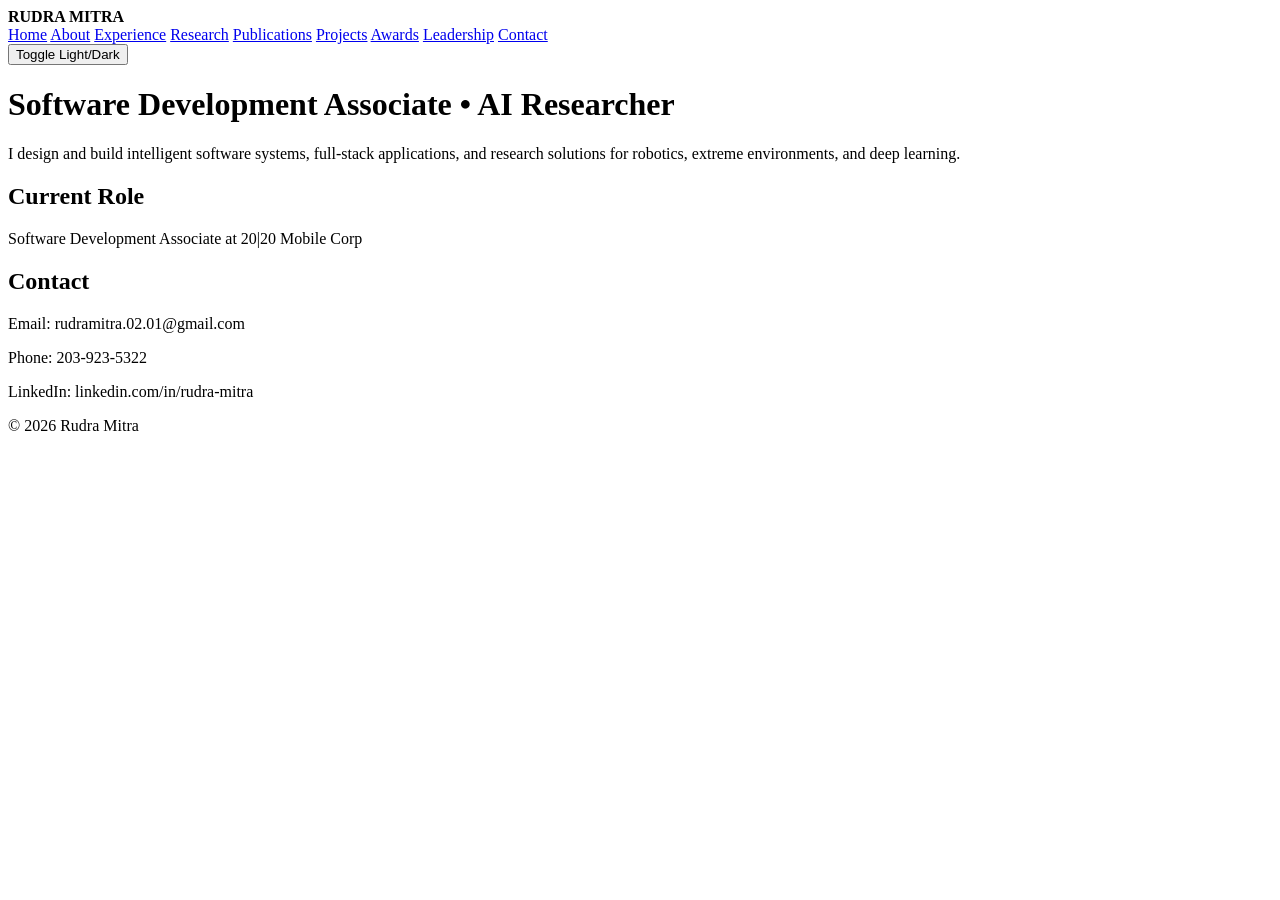
==== index.html @ 36880589 "Initial portfolio upload" ====
<!DOCTYPE html>
<html>
<head>
  <title>Rudra Mitra | Portfolio</title>
  <link rel="stylesheet" href="styles.css">
  <script src="script.js"></script>
</head>

<body>
  <!-- NAV -->
  <nav>
    <div><strong>RUDRA MITRA</strong></div>
    <div>
      <a href="index.html">Home</a>
      <a href="about.html">About</a>
      <a href="experience.html">Experience</a>
      <a href="research.html">Research</a>
      <a href="publications.html">Publications</a>
      <a href="projects.html">Projects</a>
      <a href="awards.html">Awards</a>
      <a href="leadership.html">Leadership</a>
      <a href="contact.html">Contact</a>
    </div>
  </nav>

  <button class="toggle-btn" onclick="toggleMode()">Toggle Light/Dark</button>

  <div class="container">
    <h1>Software Development Associate • AI Researcher</h1>
    <p>I design and build intelligent software systems, full‑stack applications, and research solutions for robotics, extreme environments, and deep learning.</p>

    <div class="card">
      <h2>Current Role</h2>
      <p>Software Development Associate at 20|20 Mobile Corp</p>
    </div>

    <div class="card">
      <h2>Contact</h2>
      <p>Email: rudramitra.02.01@gmail.com</p>
      <p>Phone: 203‑923‑5322</p>
      <p>LinkedIn: linkedin.com/in/rudra-mitra</p>
    </div>
  </div>

  <footer>© 2026 Rudra Mitra</footer>
</body>
</html>
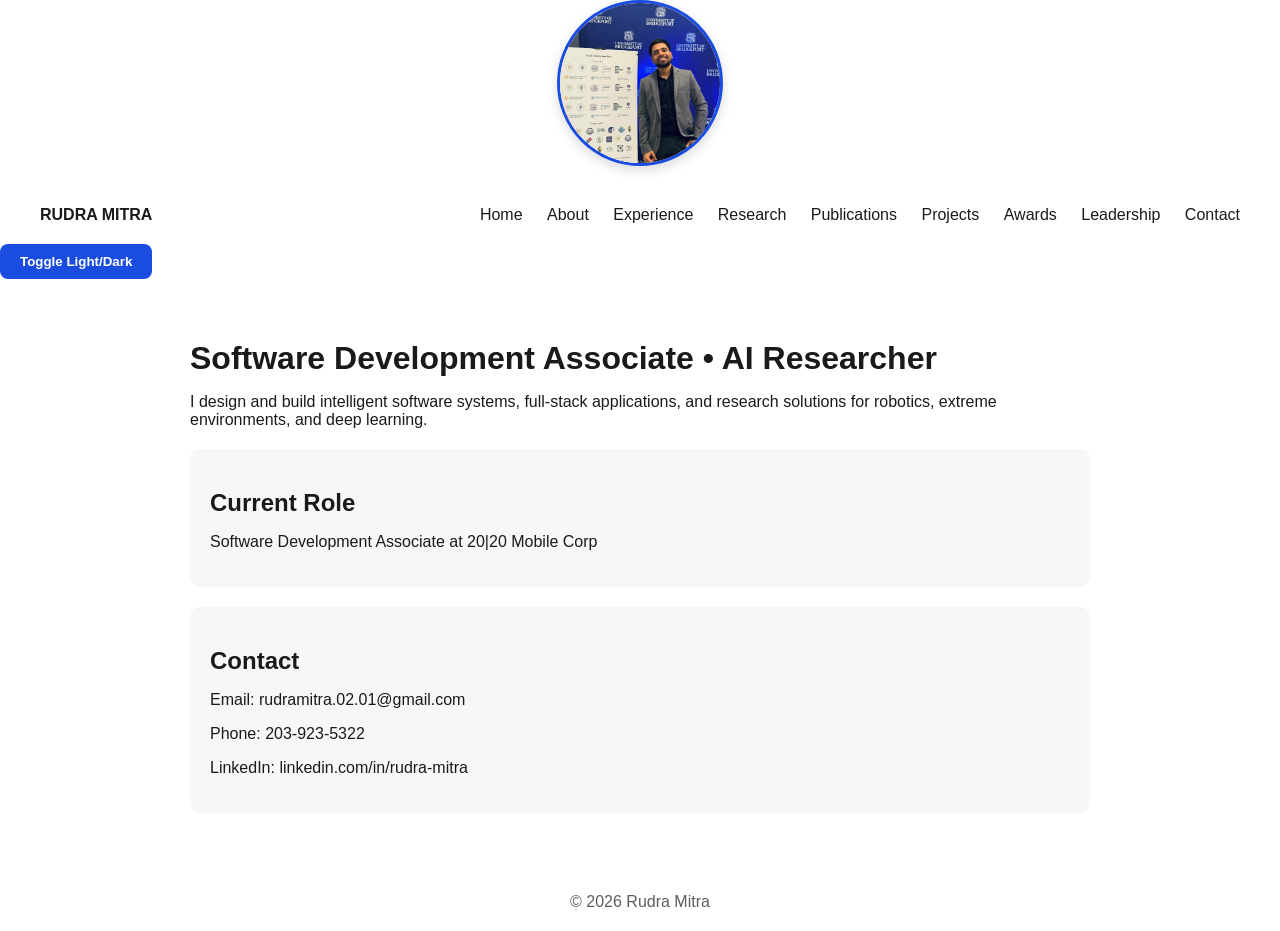
==== commit dffef7cd: "Added profile photo + improved mobile layout" ====
--- a/index.html
+++ b/index.html
@@ -1,6 +1,10 @@
 <!DOCTYPE html>
 <html>
 <head>
+    <div class="profile-photo">
+    <img src="profile.jpg" alt="Rudra Mitra">
+    </div>
+
   <title>Rudra Mitra | Portfolio</title>
   <link rel="stylesheet" href="styles.css">
   <script src="script.js"></script>
--- a/styles.css
+++ b/styles.css
@@ -0,0 +1,157 @@
+/* ---------- GLOBAL ---------- */
+:root {
+  --bg-light: #ffffff;
+  --text-light: #1a1a1a;
+  --bg-dark: #0d0d0d;
+  --text-dark: #f5f5f5;
+  --accent: #1a4ce0;
+  --card-light: #f7f7f7;
+  --card-dark: #1a1a1a;
+}
+
+body {
+  margin: 0;
+  font-family: 'Inter', sans-serif;
+  background: var(--bg-light);
+  color: var(--text-light);
+  transition: background 0.3s, color 0.3s;
+}
+
+.dark-mode {
+  background: var(--bg-dark);
+  color: var(--text-dark);
+}
+
+/* ---------- NAVBAR ---------- */
+nav {
+  display: flex;
+  justify-content: space-between;
+  padding: 20px 40px;
+  background: transparent;
+}
+
+nav a {
+  margin-left: 20px;
+  text-decoration: none;
+  color: inherit;
+  font-weight: 500;
+}
+
+nav a:hover {
+  color: var(--accent);
+}
+
+/* ---------- CONTAINER ---------- */
+.container {
+  max-width: 900px;
+  margin: auto;
+  padding: 40px 20px;
+}
+
+/* ---------- HEADERS ---------- */
+h1, h2 {
+  font-weight: 700;
+  margin-bottom: 10px;
+}
+
+h3 {
+  font-weight: 600;
+  margin-top: 30px;
+}
+
+/* ---------- CARDS ---------- */
+.card {
+  background: var(--card-light);
+  padding: 20px;
+  border-radius: 10px;
+  margin: 20px 0;
+  transition: background 0.3s;
+}
+
+.dark-mode .card {
+  background: var(--card-dark);
+}
+
+/* ---------- FOOTER ---------- */
+footer {
+  text-align: center;
+  padding: 20px;
+  opacity: 0.7;
+}
+
+/* ---------- TOGGLE BUTTON ---------- */
+.toggle-btn {
+  cursor: pointer;
+  padding: 10px 20px;
+  border-radius: 8px;
+  background: var(--accent);
+  color: white;
+  border: none;
+  font-weight: 600;
+}
+.profile-photo {
+    display: flex;
+    justify-content: center;
+    margin-bottom: 20px;
+}
+
+.profile-photo img {
+    width: 160px;
+    height: 160px;
+    object-fit: cover;
+    border-radius: 50%;
+    border: 3px solid var(--accent);
+    box-shadow: 0 4px 12px rgba(0,0,0,0.15);
+}
+
+/* Mobile Layout Improvements */
+@media (max-width: 768px) {
+
+    body {
+        padding: 15px;
+    }
+
+    header {
+        flex-direction: column;
+        text-align: center;
+        gap: 10px;
+    }
+
+    nav ul {
+        flex-wrap: wrap;
+        justify-content: center;
+        gap: 10px;
+    }
+
+    nav ul li a {
+        font-size: 0.9rem;
+        padding: 6px 10px;
+    }
+
+    .container {
+        padding: 15px;
+    }
+
+    h1 {
+        font-size: 1.8rem;
+    }
+
+    h2 {
+        font-size: 1.4rem;
+    }
+
+    p {
+        font-size: 1rem;
+        line-height: 1.5;
+    }
+
+    .card {
+        padding: 15px;
+        margin-bottom: 20px;
+    }
+
+    .profile-photo img {
+        width: 130px;
+        height: 130px;
+    }
+}
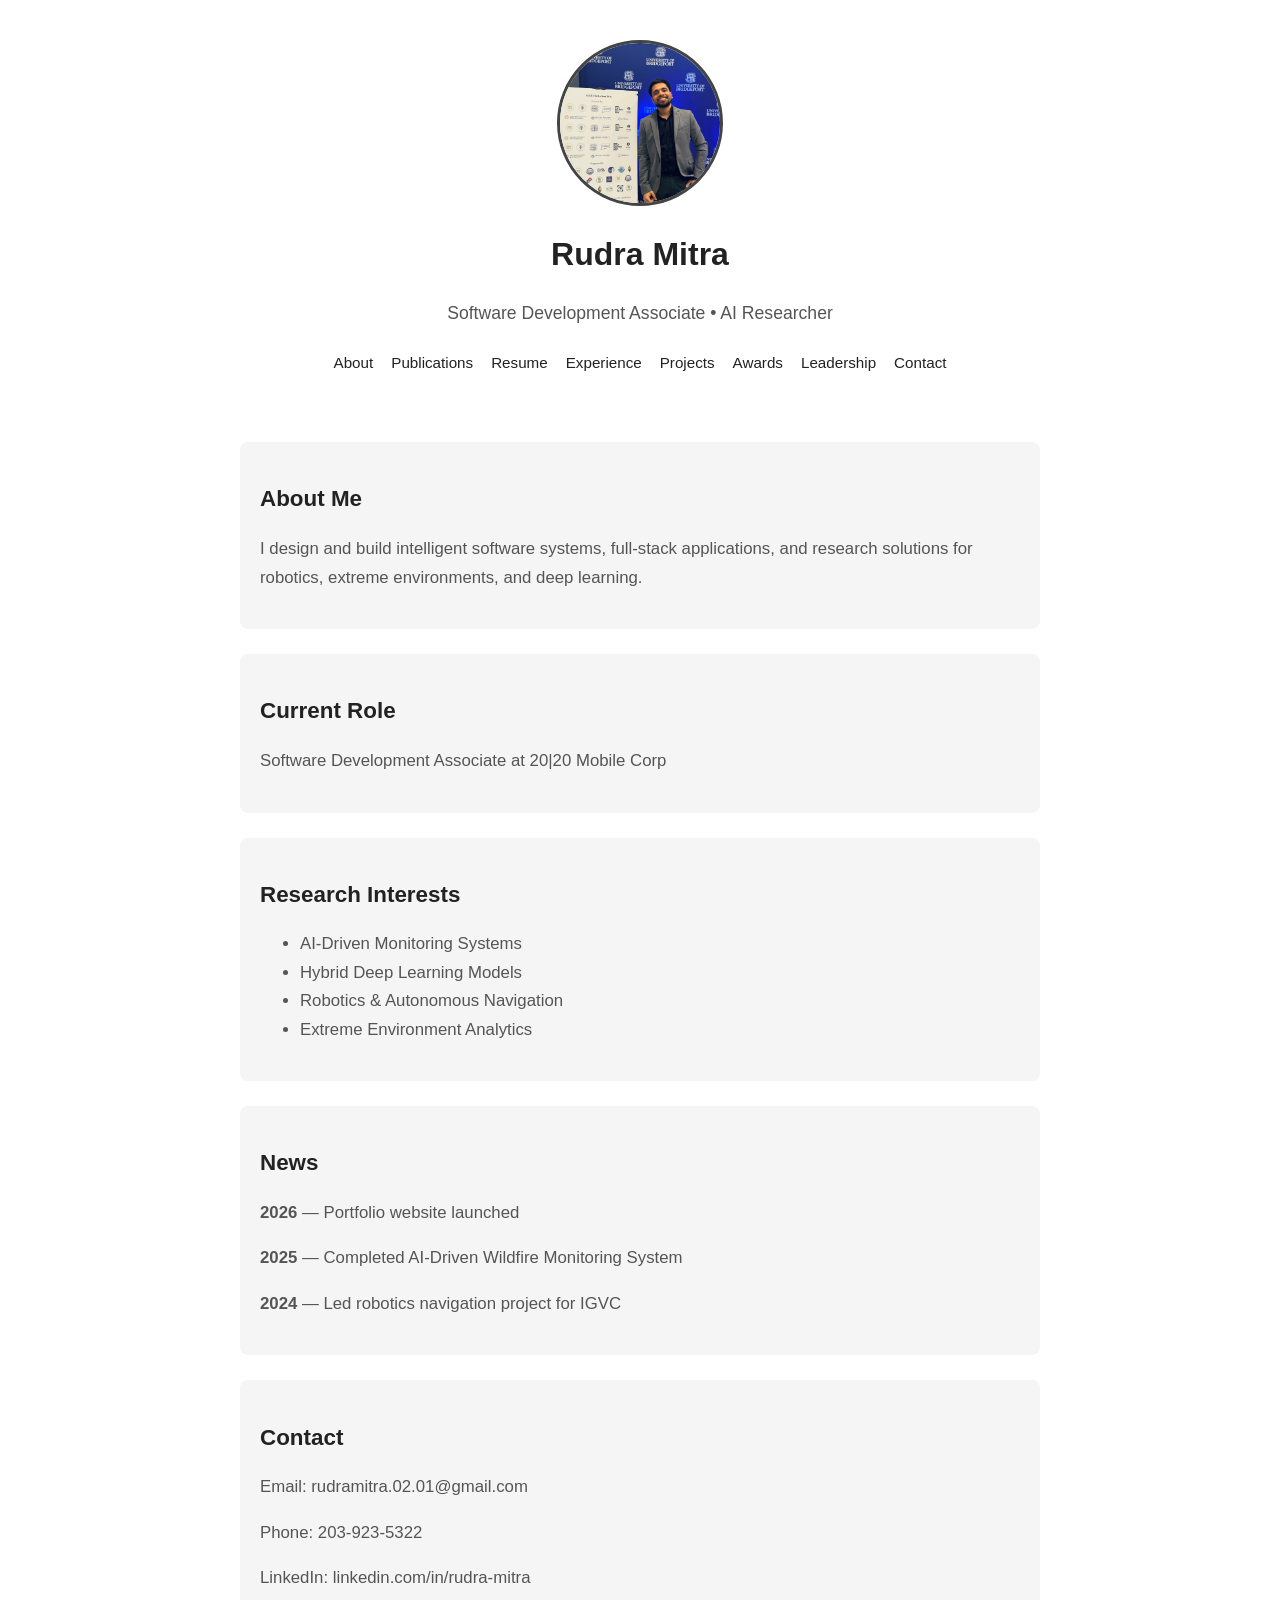
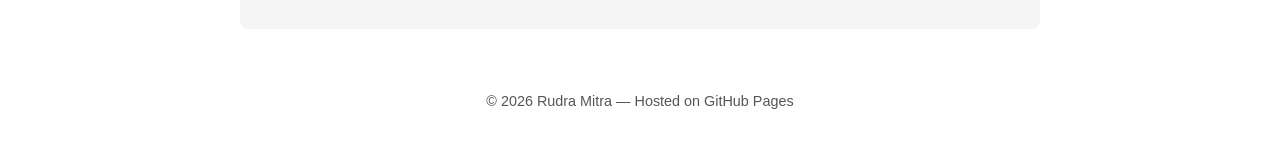
==== commit b97413bc: "Updated design to academic layout + added profile photo" ====
--- a/index.html
+++ b/index.html
@@ -1,51 +1,80 @@
 <!DOCTYPE html>
-<html>
+<html lang="en">
 <head>
-    <div class="profile-photo">
-    <img src="profile.jpg" alt="Rudra Mitra">
-    </div>
-
-  <title>Rudra Mitra | Portfolio</title>
-  <link rel="stylesheet" href="styles.css">
-  <script src="script.js"></script>
+    <meta charset="UTF-8">
+    <meta name="viewport" content="width=device-width, initial-scale=1.0">
+    <title>Rudra Mitra | Portfolio</title>
+    <link rel="stylesheet" href="styles.css">
 </head>
 
 <body>
-  <!-- NAV -->
-  <nav>
-    <div><strong>RUDRA MITRA</strong></div>
-    <div>
-      <a href="index.html">Home</a>
-      <a href="about.html">About</a>
-      <a href="experience.html">Experience</a>
-      <a href="research.html">Research</a>
-      <a href="publications.html">Publications</a>
-      <a href="projects.html">Projects</a>
-      <a href="awards.html">Awards</a>
-      <a href="leadership.html">Leadership</a>
-      <a href="contact.html">Contact</a>
-    </div>
-  </nav>
 
-  <button class="toggle-btn" onclick="toggleMode()">Toggle Light/Dark</button>
+    <header>
+        <div class="profile-photo">
+            <img src="profile.jpg" alt="Rudra Mitra">
+        </div>
 
-  <div class="container">
-    <h1>Software Development Associate • AI Researcher</h1>
-    <p>I design and build intelligent software systems, full‑stack applications, and research solutions for robotics, extreme environments, and deep learning.</p>
+        <h1>Rudra Mitra</h1>
+        <h3>Software Development Associate • AI Researcher</h3>
 
-    <div class="card">
-      <h2>Current Role</h2>
-      <p>Software Development Associate at 20|20 Mobile Corp</p>
+        <nav>
+            <ul>
+                <li><a href="index.html">About</a></li>
+                <li><a href="publications.html">Publications</a></li>
+                <li><a href="resume.pdf">Resume</a></li>
+                <li><a href="experience.html">Experience</a></li>
+                <li><a href="projects.html">Projects</a></li>
+                <li><a href="awards.html">Awards</a></li>
+                <li><a href="leadership.html">Leadership</a></li>
+                <li><a href="contact.html">Contact</a></li>
+            </ul>
+        </nav>
+    </header>
+
+    <div class="container">
+
+        <div class="section">
+            <h2>About Me</h2>
+            <p>
+                I design and build intelligent software systems, full‑stack applications, 
+                and research solutions for robotics, extreme environments, and deep learning.
+            </p>
+        </div>
+
+        <div class="section">
+            <h2>Current Role</h2>
+            <p>Software Development Associate at 20|20 Mobile Corp</p>
+        </div>
+
+        <div class="section">
+            <h2>Research Interests</h2>
+            <ul>
+                <li>AI‑Driven Monitoring Systems</li>
+                <li>Hybrid Deep Learning Models</li>
+                <li>Robotics & Autonomous Navigation</li>
+                <li>Extreme Environment Analytics</li>
+            </ul>
+        </div>
+
+        <div class="section">
+            <h2>News</h2>
+            <p><strong>2026</strong> — Portfolio website launched</p>
+            <p><strong>2025</strong> — Completed AI‑Driven Wildfire Monitoring System</p>
+            <p><strong>2024</strong> — Led robotics navigation project for IGVC</p>
+        </div>
+
+        <div class="section">
+            <h2>Contact</h2>
+            <p>Email: rudramitra.02.01@gmail.com</p>
+            <p>Phone: 203‑923‑5322</p>
+            <p>LinkedIn: linkedin.com/in/rudra-mitra</p>
+        </div>
+
     </div>
 
-    <div class="card">
-      <h2>Contact</h2>
-      <p>Email: rudramitra.02.01@gmail.com</p>
-      <p>Phone: 203‑923‑5322</p>
-      <p>LinkedIn: linkedin.com/in/rudra-mitra</p>
-    </div>
-  </div>
+    <footer>
+        © 2026 Rudra Mitra — Hosted on GitHub Pages
+    </footer>
 
-  <footer>© 2026 Rudra Mitra</footer>
 </body>
 </html>
--- a/styles.css
+++ b/styles.css
@@ -1,94 +1,70 @@
 /* ---------- GLOBAL ---------- */
+
 :root {
-  --bg-light: #ffffff;
-  --text-light: #1a1a1a;
-  --bg-dark: #0d0d0d;
-  --text-dark: #f5f5f5;
-  --accent: #1a4ce0;
-  --card-light: #f7f7f7;
-  --card-dark: #1a1a1a;
+    --bg: #ffffff;
+    --text: #222222;
+    --text-light: #555555;
+    --accent: #444444;
+    --card-bg: #f5f5f5;
+    --link: #0056b3;
 }
 
 body {
-  margin: 0;
-  font-family: 'Inter', sans-serif;
-  background: var(--bg-light);
-  color: var(--text-light);
-  transition: background 0.3s, color 0.3s;
+    margin: 0;
+    padding: 0;
+    font-family: "Segoe UI", Roboto, sans-serif;
+    background: var(--bg);
+    color: var(--text);
+    line-height: 1.7;
 }
 
-.dark-mode {
-  background: var(--bg-dark);
-  color: var(--text-dark);
+/* ---------- HEADER ---------- */
+
+header {
+    max-width: 800px;
+    margin: 0 auto;
+    padding: 40px 20px 20px;
+    text-align: center;
 }
 
-/* ---------- NAVBAR ---------- */
-nav {
-  display: flex;
-  justify-content: space-between;
-  padding: 20px 40px;
-  background: transparent;
+header h1 {
+    font-size: 2rem;
+    font-weight: 700;
+    margin-bottom: 10px;
 }
 
-nav a {
-  margin-left: 20px;
-  text-decoration: none;
-  color: inherit;
-  font-weight: 500;
+header h3 {
+    font-size: 1.1rem;
+    font-weight: 400;
+    color: var(--text-light);
+    margin-bottom: 20px;
 }
 
-nav a:hover {
-  color: var(--accent);
+/* ---------- NAVIGATION ---------- */
+
+nav ul {
+    list-style: none;
+    padding: 0;
+    margin: 0;
+    display: flex;
+    flex-wrap: wrap;
+    justify-content: center;
+    gap: 18px;
 }
 
-/* ---------- CONTAINER ---------- */
-.container {
-  max-width: 900px;
-  margin: auto;
-  padding: 40px 20px;
+nav ul li a {
+    text-decoration: none;
+    color: var(--text);
+    font-size: 0.95rem;
+    font-weight: 500;
 }
 
-/* ---------- HEADERS ---------- */
-h1, h2 {
-  font-weight: 700;
-  margin-bottom: 10px;
+nav ul li a:hover {
+    color: var(--link);
 }
 
-h3 {
-  font-weight: 600;
-  margin-top: 30px;
-}
+/* ---------- PROFILE PHOTO ---------- */
 
-/* ---------- CARDS ---------- */
-.card {
-  background: var(--card-light);
-  padding: 20px;
-  border-radius: 10px;
-  margin: 20px 0;
-  transition: background 0.3s;
-}
-
-.dark-mode .card {
-  background: var(--card-dark);
-}
-
-/* ---------- FOOTER ---------- */
-footer {
-  text-align: center;
-  padding: 20px;
-  opacity: 0.7;
-}
-
-/* ---------- TOGGLE BUTTON ---------- */
-.toggle-btn {
-  cursor: pointer;
-  padding: 10px 20px;
-  border-radius: 8px;
-  background: var(--accent);
-  color: white;
-  border: none;
-  font-weight: 600;
-}
 .profile-photo {
     display: flex;
     justify-content: center;
@@ -98,56 +74,68 @@
 .profile-photo img {
     width: 160px;
     height: 160px;
+    border-radius: 50%;
     object-fit: cover;
-    border-radius: 50%;
     border: 3px solid var(--accent);
-    box-shadow: 0 4px 12px rgba(0,0,0,0.15);
 }
 
-/* Mobile Layout Improvements */
+/* ---------- MAIN CONTENT ---------- */
+
+.container {
+    max-width: 800px;
+    margin: 0 auto;
+    padding: 20px;
+}
+
+.section {
+    background: var(--card-bg);
+    padding: 20px;
+    border-radius: 8px;
+    margin-top: 25px;
+}
+
+.section h2 {
+    font-size: 1.4rem;
+    margin-bottom: 10px;
+}
+
+.section p,
+.section li {
+    font-size: 1.05rem;
+    color: var(--text-light);
+}
+
+/* ---------- FOOTER ---------- */
+
+footer {
+    text-align: center;
+    padding: 40px 20px;
+    font-size: 0.9rem;
+    color: var(--text-light);
+}
+
+/* ---------- MOBILE LAYOUT ---------- */
+
 @media (max-width: 768px) {
 
-    body {
-        padding: 15px;
+    header {
+        padding: 30px 15px;
     }
 
-    header {
-        flex-direction: column;
-        text-align: center;
-        gap: 10px;
+    header h1 {
+        font-size: 1.7rem;
     }
 
     nav ul {
-        flex-wrap: wrap;
-        justify-content: center;
-        gap: 10px;
-    }
-
-    nav ul li a {
-        font-size: 0.9rem;
-        padding: 6px 10px;
+        gap: 12px;
     }
 
     .container {
         padding: 15px;
     }
 
-    h1 {
-        font-size: 1.8rem;
-    }
-
-    h2 {
-        font-size: 1.4rem;
-    }
-
-    p {
-        font-size: 1rem;
-        line-height: 1.5;
-    }
-
-    .card {
+    .section {
         padding: 15px;
-        margin-bottom: 20px;
     }
 
     .profile-photo img {
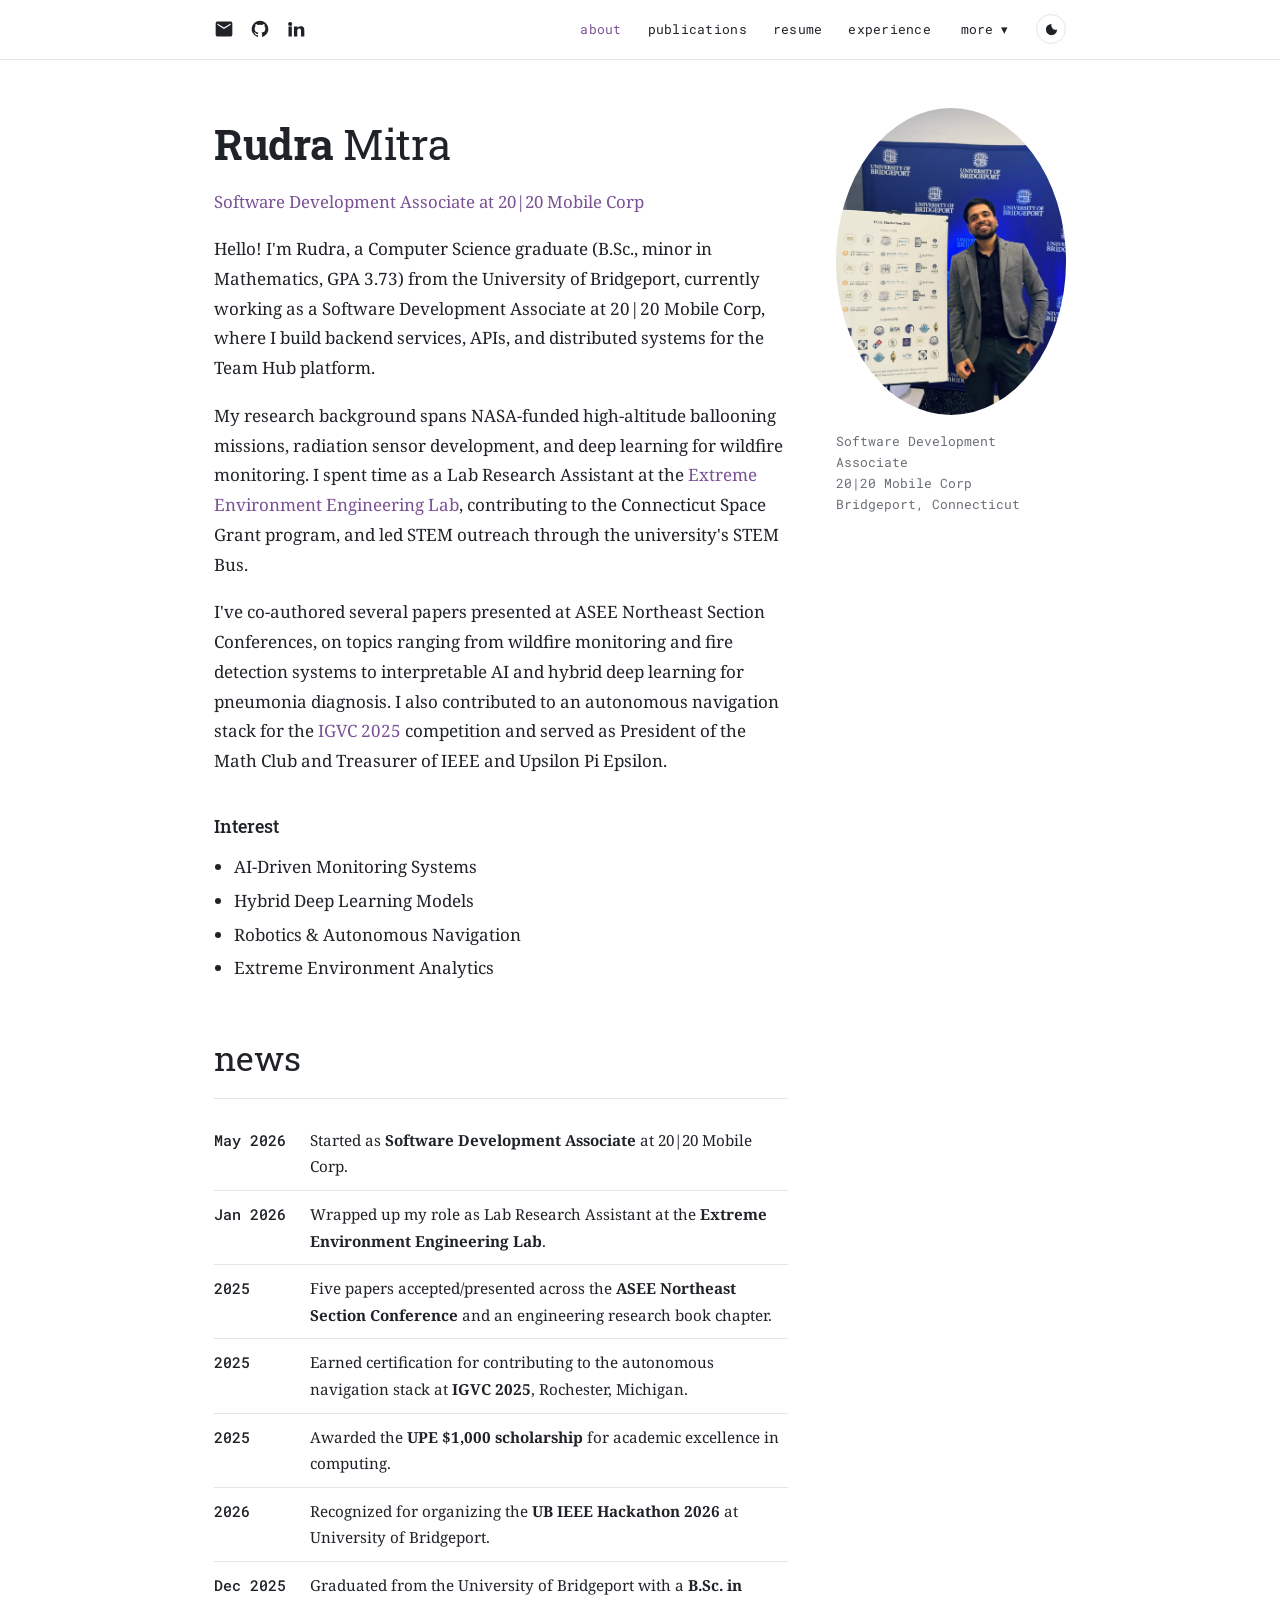
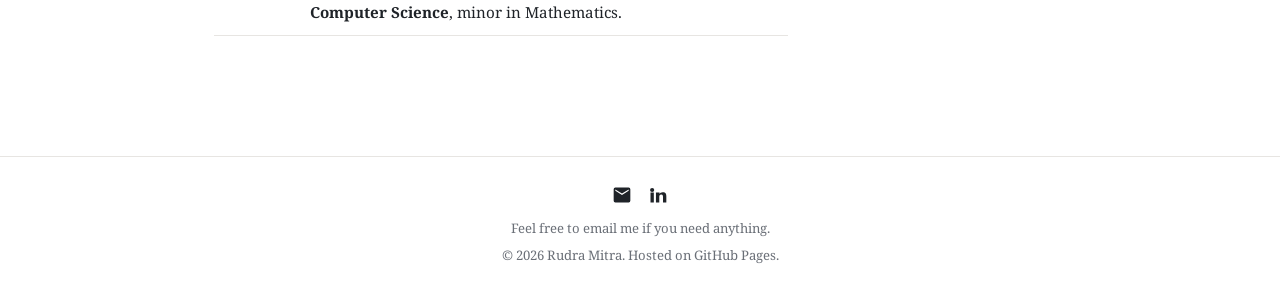
==== commit 99826cc4: "Updated full academic design" ====
--- a/index.html
+++ b/index.html
@@ -1,80 +1,107 @@
 <!DOCTYPE html>
 <html lang="en">
 <head>
-    <meta charset="UTF-8">
-    <meta name="viewport" content="width=device-width, initial-scale=1.0">
-    <title>Rudra Mitra | Portfolio</title>
-    <link rel="stylesheet" href="styles.css">
+<meta charset="UTF-8">
+<meta name="viewport" content="width=device-width, initial-scale=1.0">
+<title>Rudra Mitra</title>
+<link rel="stylesheet" href="styles.css">
 </head>
-
 <body>
 
-    <header>
-        <div class="profile-photo">
-            <img src="profile.jpg" alt="Rudra Mitra">
-        </div>
-
-        <h1>Rudra Mitra</h1>
-        <h3>Software Development Associate • AI Researcher</h3>
-
-        <nav>
-            <ul>
-                <li><a href="index.html">About</a></li>
-                <li><a href="publications.html">Publications</a></li>
-                <li><a href="resume.pdf">Resume</a></li>
-                <li><a href="experience.html">Experience</a></li>
-                <li><a href="projects.html">Projects</a></li>
-                <li><a href="awards.html">Awards</a></li>
-                <li><a href="leadership.html">Leadership</a></li>
-                <li><a href="contact.html">Contact</a></li>
-            </ul>
-        </nav>
-    </header>
-
-    <div class="container">
-
-        <div class="section">
-            <h2>About Me</h2>
-            <p>
-                I design and build intelligent software systems, full‑stack applications, 
-                and research solutions for robotics, extreme environments, and deep learning.
-            </p>
-        </div>
-
-        <div class="section">
-            <h2>Current Role</h2>
-            <p>Software Development Associate at 20|20 Mobile Corp</p>
-        </div>
-
-        <div class="section">
-            <h2>Research Interests</h2>
-            <ul>
-                <li>AI‑Driven Monitoring Systems</li>
-                <li>Hybrid Deep Learning Models</li>
-                <li>Robotics & Autonomous Navigation</li>
-                <li>Extreme Environment Analytics</li>
-            </ul>
-        </div>
-
-        <div class="section">
-            <h2>News</h2>
-            <p><strong>2026</strong> — Portfolio website launched</p>
-            <p><strong>2025</strong> — Completed AI‑Driven Wildfire Monitoring System</p>
-            <p><strong>2024</strong> — Led robotics navigation project for IGVC</p>
-        </div>
-
-        <div class="section">
-            <h2>Contact</h2>
-            <p>Email: rudramitra.02.01@gmail.com</p>
-            <p>Phone: 203‑923‑5322</p>
-            <p>LinkedIn: linkedin.com/in/rudra-mitra</p>
-        </div>
-
+<header class="topbar">
+  <div class="topbar-inner">
+    <div class="icon-row">
+      <a href="mailto:rudramitra.02.01@gmail.com" title="Email">
+        <svg viewBox="0 0 24 24"><path d="M2 5a2 2 0 0 1 2-2h16a2 2 0 0 1 2 2v14a2 2 0 0 1-2 2H4a2 2 0 0 1-2-2V5zm2 .3V7l8 5 8-5V5.3l-8 5-8-5z"/></svg>
+      </a>
+      <a href="#" title="GitHub">
+        <svg viewBox="0 0 24 24"><path d="M12 2a10 10 0 0 0-3.16 19.49c.5.1.68-.22.68-.48v-1.7c-2.78.6-3.37-1.34-3.37-1.34-.46-1.16-1.11-1.47-1.11-1.47-.91-.62.07-.6.07-.6 1 .07 1.53 1.03 1.53 1.03.89 1.53 2.34 1.09 2.91.83.09-.65.35-1.09.63-1.34-2.22-.25-4.56-1.11-4.56-4.94 0-1.09.39-1.98 1.03-2.68-.1-.25-.45-1.27.1-2.65 0 0 .84-.27 2.75 1.02a9.5 9.5 0 0 1 5 0c1.91-1.3 2.75-1.02 2.75-1.02.55 1.38.2 2.4.1 2.65.64.7 1.03 1.59 1.03 2.68 0 3.84-2.34 4.68-4.57 4.93.36.31.68.92.68 1.85v2.74c0 .27.18.58.69.48A10 10 0 0 0 12 2z"/></svg>
+      </a>
+      <a href="https://www.linkedin.com/in/rudra-mitra/" title="LinkedIn">
+        <svg viewBox="0 0 24 24"><path d="M4.98 3.5a2.5 2.5 0 1 1 0 5 2.5 2.5 0 0 1 0-5zM3 9h4v12H3V9zm7 0h3.8v1.7h.05c.53-1 1.83-2.05 3.77-2.05C21.6 8.65 22 11 22 14.1V21h-4v-6.2c0-1.48-.03-3.4-2.07-3.4-2.07 0-2.4 1.62-2.4 3.3V21h-4V9z"/></svg>
+      </a>
     </div>
 
-    <footer>
-        © 2026 Rudra Mitra — Hosted on GitHub Pages
-    </footer>
+    <nav class="mainnav">
+      <a href="index.html" class="current">about</a>
+      <a href="publications.html">publications</a>
+      <a href="Resum__Rudra_Mitra__7_9_2026.pdf">resume</a>
+      <a href="experience.html">experience</a>
+      <div class="submenu-wrap">
+        <button class="submenu-toggle" onclick="toggleSubmenu(event)">more ▾</button>
+        <div class="submenu" id="submenu">
+          <a href="research.html">research</a>
+          <a href="projects.html">projects</a>
+          <a href="awards.html">awards</a>
+          <a href="leadership.html">leadership</a>
+          <a href="contact.html">contact</a>
+        </div>
+      </div>
+      <button class="mode-toggle" onclick="toggleMode()" title="Toggle dark mode">
+        <svg viewBox="0 0 24 24"><path d="M12 3a9 9 0 1 0 9 9 7 7 0 0 1-9-9z"/></svg>
+      </button>
+    </nav>
+  </div>
+</header>
 
+<div class="container">
+  <div class="profile">
+    <div class="profile-text">
+      <h1><span class="bold">Rudra</span> <span class="light">Mitra</span></h1>
+      <p class="subtitle"><a href="experience.html">Software Development Associate at 20|20 Mobile Corp</a></p>
+
+      <p>Hello! I'm Rudra, a Computer Science graduate (B.Sc., minor in Mathematics, GPA 3.73) from the University of Bridgeport, currently working as a Software Development Associate at 20|20 Mobile Corp, where I build backend services, APIs, and distributed systems for the Team Hub platform.</p>
+
+      <p>My research background spans NASA-funded high-altitude ballooning missions, radiation sensor development, and deep learning for wildfire monitoring. I spent time as a Lab Research Assistant at the <a href="research.html">Extreme Environment Engineering Lab</a>, contributing to the Connecticut Space Grant program, and led STEM outreach through the university's STEM Bus.</p>
+
+      <p>I've co-authored several papers presented at ASEE Northeast Section Conferences, on topics ranging from wildfire monitoring and fire detection systems to interpretable AI and hybrid deep learning for pneumonia diagnosis. I also contributed to an autonomous navigation stack for the <a href="projects.html">IGVC 2025</a> competition and served as President of the Math Club and Treasurer of IEEE and Upsilon Pi Epsilon.</p>
+
+      <h4 class="section-label">Interest</h4>
+      <ul class="plain">
+        <li>AI-Driven Monitoring Systems</li>
+        <li>Hybrid Deep Learning Models</li>
+        <li>Robotics &amp; Autonomous Navigation</li>
+        <li>Extreme Environment Analytics</li>
+      </ul>
+
+      <h2 class="news-heading">news</h2>
+      <table class="news">
+        <tr><td class="date">May 2026</td><td>Started as <strong>Software Development Associate</strong> at 20|20 Mobile Corp.</td></tr>
+        <tr><td class="date">Jan 2026</td><td>Wrapped up my role as Lab Research Assistant at the <strong>Extreme Environment Engineering Lab</strong>.</td></tr>
+        <tr><td class="date">2025</td><td>Five papers accepted/presented across the <strong>ASEE Northeast Section Conference</strong> and an engineering research book chapter.</td></tr>
+        <tr><td class="date">2025</td><td>Earned certification for contributing to the autonomous navigation stack at <strong>IGVC 2025</strong>, Rochester, Michigan.</td></tr>
+        <tr><td class="date">2025</td><td>Awarded the <strong>UPE $1,000 scholarship</strong> for academic excellence in computing.</td></tr>
+        <tr><td class="date">2026</td><td>Recognized for organizing the <strong>UB IEEE Hackathon 2026</strong> at University of Bridgeport.</td></tr>
+        <tr><td class="date">Dec 2025</td><td>Graduated from the University of Bridgeport with a <strong>B.Sc. in Computer Science</strong>, minor in Mathematics.</td></tr>
+      </table>
+    </div>
+
+    <aside class="side">
+      <img src="profile.jpg" alt="Rudra Mitra">
+      <p class="address">
+        Software Development Associate<br>
+        20|20 Mobile Corp<br>
+        Bridgeport, Connecticut
+      </p>
+    </aside>
+  </div>
+</div>
+
+<footer>
+  <div class="footer-inner">
+    <div class="icon-row">
+      <a href="mailto:rudramitra.02.01@gmail.com" title="Email">
+        <svg viewBox="0 0 24 24"><path d="M2 5a2 2 0 0 1 2-2h16a2 2 0 0 1 2 2v14a2 2 0 0 1-2 2H4a2 2 0 0 1-2-2V5zm2 .3V7l8 5 8-5V5.3l-8 5-8-5z"/></svg>
+      </a>
+      <a href="https://www.linkedin.com/in/rudra-mitra/" title="LinkedIn">
+        <svg viewBox="0 0 24 24"><path d="M4.98 3.5a2.5 2.5 0 1 1 0 5 2.5 2.5 0 0 1 0-5zM3 9h4v12H3V9zm7 0h3.8v1.7h.05c.53-1 1.83-2.05 3.77-2.05C21.6 8.65 22 11 22 14.1V21h-4v-6.2c0-1.48-.03-3.4-2.07-3.4-2.07 0-2.4 1.62-2.4 3.3V21h-4V9z"/></svg>
+      </a>
+    </div>
+    <p>Feel free to email me if you need anything.</p>
+    <p>© 2026 Rudra Mitra. Hosted on GitHub Pages.</p>
+  </div>
+</footer>
+
+<script src="script.js"></script>
 </body>
 </html>
--- a/styles.css
+++ b/styles.css
@@ -1,145 +1,367 @@
-/* ---------- GLOBAL ---------- */
+/* ============================================================
+   Rudra Mitra — academic portfolio, al-folio inspired theme
+   ============================================================ */
+
+@import url('https://fonts.googleapis.com/css2?family=Roboto+Slab:wght@400;500;700&family=Noto+Serif:ital,wght@0,400;0,600;1,400&family=Roboto+Mono:wght@400;500&display=swap');
 
 :root {
-    --bg: #ffffff;
-    --text: #222222;
-    --text-light: #555555;
-    --accent: #444444;
-    --card-bg: #f5f5f5;
-    --link: #0056b3;
+  --bg: #ffffff;
+  --text: #1f2328;
+  --text-light: #6a6f77;
+  --accent: #7a5195;
+  --accent-soft: #9c7bb8;
+  --rule: #e7e5e2;
+  --card-bg: #faf9f7;
+  --mono: 'Roboto Mono', ui-monospace, monospace;
+  --serif: 'Noto Serif', Georgia, serif;
+  --display: 'Roboto Slab', Georgia, serif;
+  --maxw: 900px;
+}
+
+* { box-sizing: border-box; }
+
+html.dark-mode {
+  --bg: #17181c;
+  --text: #dcdde0;
+  --text-light: #9b9ea3;
+  --accent: #c9a9e0;
+  --accent-soft: #a883c9;
+  --rule: #2c2d33;
+  --card-bg: #1e1f24;
 }
 
 body {
-    margin: 0;
-    padding: 0;
-    font-family: "Segoe UI", Roboto, sans-serif;
-    background: var(--bg);
-    color: var(--text);
-    line-height: 1.7;
-}
-
-/* ---------- HEADER ---------- */
-
-header {
-    max-width: 800px;
-    margin: 0 auto;
-    padding: 40px 20px 20px;
-    text-align: center;
-}
-
-header h1 {
-    font-size: 2rem;
-    font-weight: 700;
-    margin-bottom: 10px;
-}
-
-header h3 {
-    font-size: 1.1rem;
-    font-weight: 400;
-    color: var(--text-light);
-    margin-bottom: 20px;
-}
-
-/* ---------- NAVIGATION ---------- */
-
-nav ul {
-    list-style: none;
-    padding: 0;
-    margin: 0;
-    display: flex;
-    flex-wrap: wrap;
-    justify-content: center;
-    gap: 18px;
-}
-
-nav ul li a {
-    text-decoration: none;
-    color: var(--text);
-    font-size: 0.95rem;
-    font-weight: 500;
-}
-
-nav ul li a:hover {
-    color: var(--link);
-}
-
-/* ---------- PROFILE PHOTO ---------- */
-
-.profile-photo {
-    display: flex;
-    justify-content: center;
-    margin-bottom: 20px;
-}
-
-.profile-photo img {
-    width: 160px;
-    height: 160px;
-    border-radius: 50%;
-    object-fit: cover;
-    border: 3px solid var(--accent);
-}
-
-/* ---------- MAIN CONTENT ---------- */
+  margin: 0;
+  padding: 0;
+  background: var(--bg);
+  color: var(--text);
+  font-family: var(--serif);
+  font-size: 17px;
+  line-height: 1.75;
+  transition: background .2s ease, color .2s ease;
+}
+
+a { color: var(--accent); text-decoration: none; }
+a:hover { text-decoration: underline; text-decoration-color: var(--accent-soft); }
+
+/* ---------- TOP NAV ---------- */
+
+.topbar {
+  border-bottom: 1px solid var(--rule);
+  position: sticky;
+  top: 0;
+  background: var(--bg);
+  z-index: 20;
+}
+
+.topbar-inner {
+  max-width: var(--maxw);
+  margin: 0 auto;
+  padding: 14px 24px;
+  display: flex;
+  align-items: center;
+  justify-content: space-between;
+  flex-wrap: wrap;
+  gap: 12px;
+}
+
+.icon-row {
+  display: flex;
+  gap: 16px;
+  align-items: center;
+}
+
+.icon-row a {
+  color: var(--text);
+  display: inline-flex;
+  width: 20px;
+  height: 20px;
+}
+.icon-row a:hover { color: var(--accent); }
+.icon-row svg { width: 100%; height: 100%; fill: currentColor; }
+
+.mainnav {
+  display: flex;
+  align-items: center;
+  gap: 22px;
+  font-family: var(--mono);
+  font-size: 0.82rem;
+  letter-spacing: .02em;
+  flex-wrap: wrap;
+}
+
+.mainnav a {
+  color: var(--text);
+  padding: 4px 2px;
+}
+.mainnav a.current,
+.mainnav a:hover { color: var(--accent); }
+
+.submenu-wrap { position: relative; }
+.submenu-toggle {
+  background: none;
+  border: none;
+  font: inherit;
+  font-family: var(--mono);
+  font-size: 0.82rem;
+  color: var(--text);
+  cursor: pointer;
+  display: flex;
+  align-items: center;
+  gap: 4px;
+}
+.submenu-toggle:hover { color: var(--accent); }
+.submenu {
+  display: none;
+  position: absolute;
+  top: 28px;
+  right: 0;
+  background: var(--card-bg);
+  border: 1px solid var(--rule);
+  border-radius: 6px;
+  padding: 6px 0;
+  min-width: 150px;
+  box-shadow: 0 6px 18px rgba(0,0,0,.08);
+}
+.submenu.open { display: block; }
+.submenu a {
+  display: block;
+  padding: 7px 14px;
+  color: var(--text);
+  white-space: nowrap;
+}
+.submenu a:hover { color: var(--accent); background: var(--rule); text-decoration: none; }
+
+.mode-toggle {
+  background: none;
+  border: 1px solid var(--rule);
+  border-radius: 50%;
+  width: 30px;
+  height: 30px;
+  display: inline-flex;
+  align-items: center;
+  justify-content: center;
+  cursor: pointer;
+  color: var(--text);
+}
+.mode-toggle:hover { border-color: var(--accent); color: var(--accent); }
+.mode-toggle svg { width: 15px; height: 15px; fill: currentColor; }
+
+/* ---------- LAYOUT ---------- */
 
 .container {
-    max-width: 800px;
-    margin: 0 auto;
-    padding: 20px;
-}
-
-.section {
-    background: var(--card-bg);
-    padding: 20px;
-    border-radius: 8px;
-    margin-top: 25px;
-}
-
-.section h2 {
-    font-size: 1.4rem;
-    margin-bottom: 10px;
-}
-
-.section p,
-.section li {
-    font-size: 1.05rem;
-    color: var(--text-light);
-}
-
-/* ---------- FOOTER ---------- */
+  max-width: var(--maxw);
+  margin: 0 auto;
+  padding: 48px 24px 80px;
+}
+
+.page-title {
+  font-family: var(--display);
+  font-weight: 700;
+  font-size: 2rem;
+  margin: 0 0 30px;
+}
+
+/* ---------- HOME / PROFILE ---------- */
+
+.profile {
+  display: grid;
+  grid-template-columns: 1fr 230px;
+  gap: 48px;
+  align-items: start;
+}
+
+.profile h1 {
+  font-family: var(--display);
+  font-size: 2.6rem;
+  margin: 0 0 6px;
+  letter-spacing: -0.5px;
+}
+.profile h1 .light { font-weight: 400; }
+.profile h1 .bold { font-weight: 700; }
+
+.subtitle {
+  margin: 0 0 22px;
+  font-size: 1.05rem;
+}
+
+.profile p { margin: 0 0 18px; }
+
+.side {
+  text-align: left;
+}
+.side img {
+  width: 100%;
+  border-radius: 50%;
+  display: block;
+  margin-bottom: 16px;
+}
+.side .address {
+  font-family: var(--mono);
+  font-size: 0.82rem;
+  color: var(--text-light);
+  line-height: 1.6;
+}
+
+h4.section-label {
+  font-family: var(--display);
+  font-weight: 500;
+  font-size: 1.15rem;
+  margin: 34px 0 10px;
+}
+
+.profile ul.plain {
+  margin: 0 0 10px;
+  padding-left: 20px;
+}
+.profile ul.plain li { margin-bottom: 4px; }
+
+.news-heading {
+  font-family: var(--display);
+  font-weight: 400;
+  font-size: 2.1rem;
+  text-transform: lowercase;
+  margin: 46px 0 18px;
+  border-bottom: 1px solid var(--rule);
+  padding-bottom: 10px;
+}
+
+table.news {
+  width: 100%;
+  border-collapse: collapse;
+  font-size: 0.95rem;
+}
+table.news td {
+  padding: 10px 0;
+  border-bottom: 1px solid var(--rule);
+  vertical-align: top;
+}
+table.news td.date {
+  font-family: var(--mono);
+  font-weight: 500;
+  white-space: nowrap;
+  padding-right: 24px;
+  color: var(--text);
+}
+
+/* ---------- GENERIC CONTENT SECTIONS (other pages) ---------- */
+
+.entry {
+  padding: 26px 0;
+  border-bottom: 1px solid var(--rule);
+}
+.entry:last-child { border-bottom: none; }
+
+.entry-head {
+  display: flex;
+  justify-content: space-between;
+  align-items: baseline;
+  flex-wrap: wrap;
+  gap: 6px;
+  margin-bottom: 6px;
+}
+
+.entry h2 {
+  font-family: var(--display);
+  font-size: 1.3rem;
+  font-weight: 700;
+  margin: 0;
+}
+
+.entry .meta {
+  font-family: var(--mono);
+  font-size: 0.8rem;
+  color: var(--text-light);
+}
+
+.entry .org {
+  font-size: 0.98rem;
+  color: var(--text-light);
+  margin: 0 0 10px;
+  font-style: italic;
+}
+
+.entry ul {
+  margin: 8px 0 0;
+  padding-left: 20px;
+}
+.entry ul li { margin-bottom: 6px; }
+
+.tag {
+  display: inline-block;
+  font-family: var(--mono);
+  font-size: 0.68rem;
+  letter-spacing: .04em;
+  text-transform: uppercase;
+  color: var(--accent);
+  border: 1px solid var(--accent-soft);
+  border-radius: 4px;
+  padding: 2px 8px;
+  margin-right: 8px;
+}
+
+/* Publications numbered list */
+
+.pub-list { counter-reset: pub; }
+.pub {
+  display: grid;
+  grid-template-columns: 34px 1fr;
+  gap: 18px;
+  padding: 22px 0;
+  border-bottom: 1px solid var(--rule);
+}
+.pub:last-child { border-bottom: none; }
+.pub::before {
+  counter-increment: pub;
+  content: counter(pub) ".";
+  font-family: var(--mono);
+  color: var(--text-light);
+  font-size: 0.95rem;
+  padding-top: 3px;
+}
+.pub-title { font-weight: 600; font-size: 1.05rem; margin: 0 0 6px; }
+.pub-authors { margin: 0 0 4px; color: var(--text); }
+.pub-venue { margin: 0 0 8px; font-style: italic; color: var(--text-light); font-size: 0.92rem; }
+.pub-links a {
+  font-family: var(--mono);
+  font-size: 0.78rem;
+  margin-right: 14px;
+  text-transform: uppercase;
+  letter-spacing: .03em;
+}
+
+/* Contact page */
+
+.contact-block { font-family: var(--mono); font-size: 0.95rem; }
+.contact-block p { margin: 0 0 10px; }
+.contact-block .label { color: var(--text-light); display: inline-block; width: 100px; }
+
+/* Footer */
 
 footer {
-    text-align: center;
-    padding: 40px 20px;
-    font-size: 0.9rem;
-    color: var(--text-light);
-}
-
-/* ---------- MOBILE LAYOUT ---------- */
-
-@media (max-width: 768px) {
-
-    header {
-        padding: 30px 15px;
-    }
-
-    header h1 {
-        font-size: 1.7rem;
-    }
-
-    nav ul {
-        gap: 12px;
-    }
-
-    .container {
-        padding: 15px;
-    }
-
-    .section {
-        padding: 15px;
-    }
-
-    .profile-photo img {
-        width: 130px;
-        height: 130px;
-    }
-}
+  border-top: 1px solid var(--rule);
+  margin-top: 40px;
+}
+.footer-inner {
+  max-width: var(--maxw);
+  margin: 0 auto;
+  padding: 28px 24px;
+  text-align: center;
+}
+.footer-inner .icon-row { justify-content: center; margin-bottom: 12px; }
+.footer-inner p {
+  margin: 4px 0;
+  font-size: 0.82rem;
+  color: var(--text-light);
+}
+
+/* ---------- RESPONSIVE ---------- */
+
+@media (max-width: 720px) {
+  .profile { grid-template-columns: 1fr; }
+  .side { display: flex; align-items: center; gap: 18px; }
+  .side img { width: 100px; margin-bottom: 0; }
+  .profile h1 { font-size: 2.1rem; }
+  .mainnav { gap: 14px; }
+  .pub { grid-template-columns: 24px 1fr; gap: 10px; }
+}
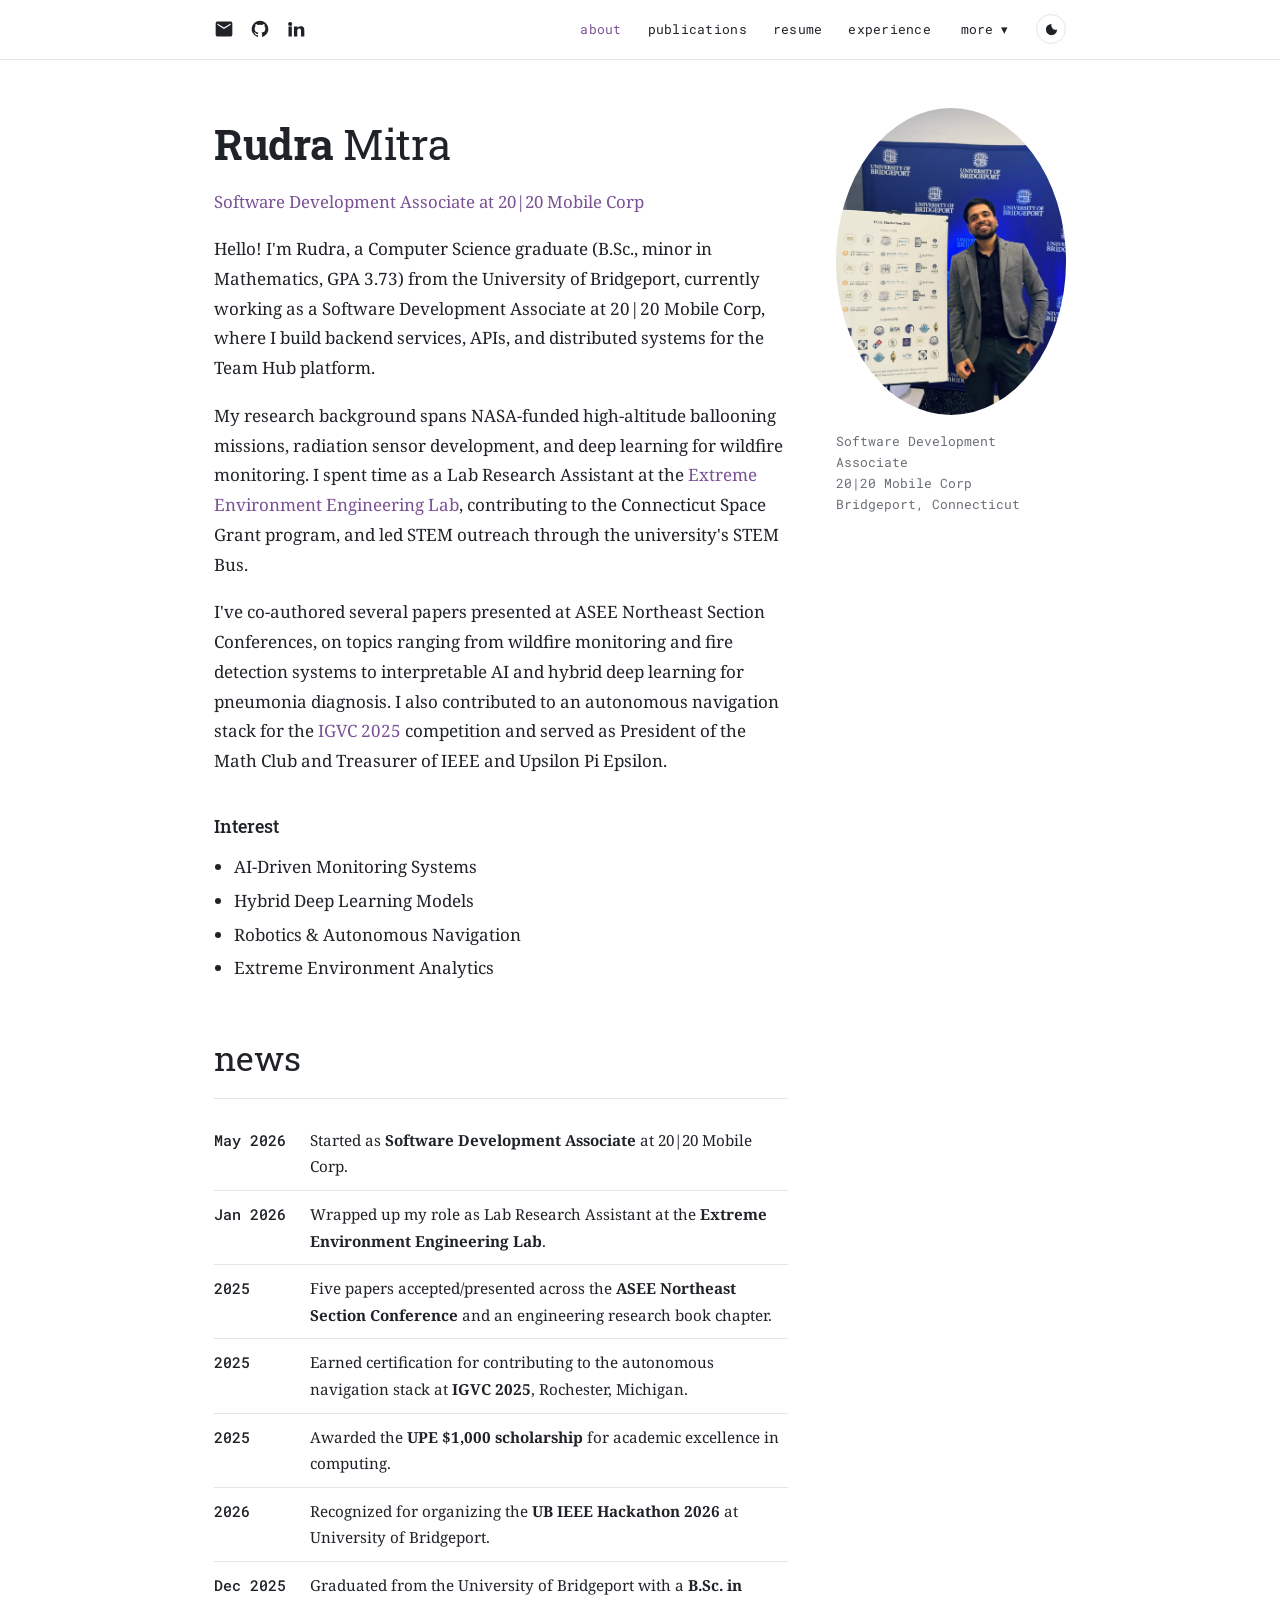
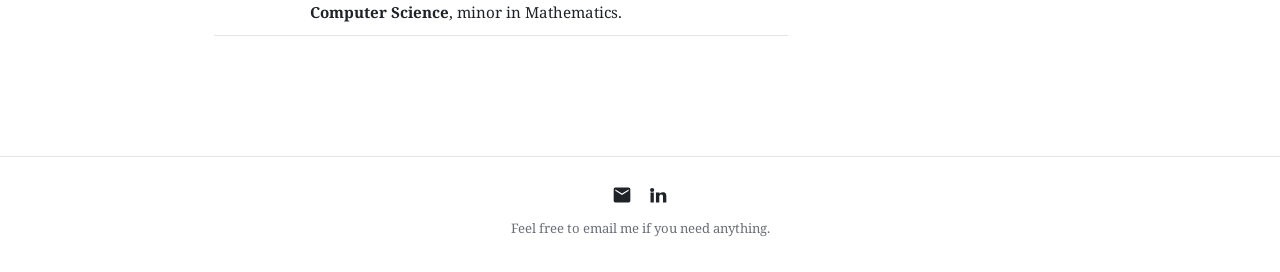
==== commit 91abc7b7: "Redesign portfolio with new layout and GitHub link" ====
--- a/index.html
+++ b/index.html
@@ -14,7 +14,7 @@
       <a href="mailto:rudramitra.02.01@gmail.com" title="Email">
         <svg viewBox="0 0 24 24"><path d="M2 5a2 2 0 0 1 2-2h16a2 2 0 0 1 2 2v14a2 2 0 0 1-2 2H4a2 2 0 0 1-2-2V5zm2 .3V7l8 5 8-5V5.3l-8 5-8-5z"/></svg>
       </a>
-      <a href="#" title="GitHub">
+      <a href="https://github.com/rmitra2001" title="GitHub">
         <svg viewBox="0 0 24 24"><path d="M12 2a10 10 0 0 0-3.16 19.49c.5.1.68-.22.68-.48v-1.7c-2.78.6-3.37-1.34-3.37-1.34-.46-1.16-1.11-1.47-1.11-1.47-.91-.62.07-.6.07-.6 1 .07 1.53 1.03 1.53 1.03.89 1.53 2.34 1.09 2.91.83.09-.65.35-1.09.63-1.34-2.22-.25-4.56-1.11-4.56-4.94 0-1.09.39-1.98 1.03-2.68-.1-.25-.45-1.27.1-2.65 0 0 .84-.27 2.75 1.02a9.5 9.5 0 0 1 5 0c1.91-1.3 2.75-1.02 2.75-1.02.55 1.38.2 2.4.1 2.65.64.7 1.03 1.59 1.03 2.68 0 3.84-2.34 4.68-4.57 4.93.36.31.68.92.68 1.85v2.74c0 .27.18.58.69.48A10 10 0 0 0 12 2z"/></svg>
       </a>
       <a href="https://www.linkedin.com/in/rudra-mitra/" title="LinkedIn">
@@ -98,7 +98,7 @@
       </a>
     </div>
     <p>Feel free to email me if you need anything.</p>
-    <p>© 2026 Rudra Mitra. Hosted on GitHub Pages.</p>
+
   </div>
 </footer>
 
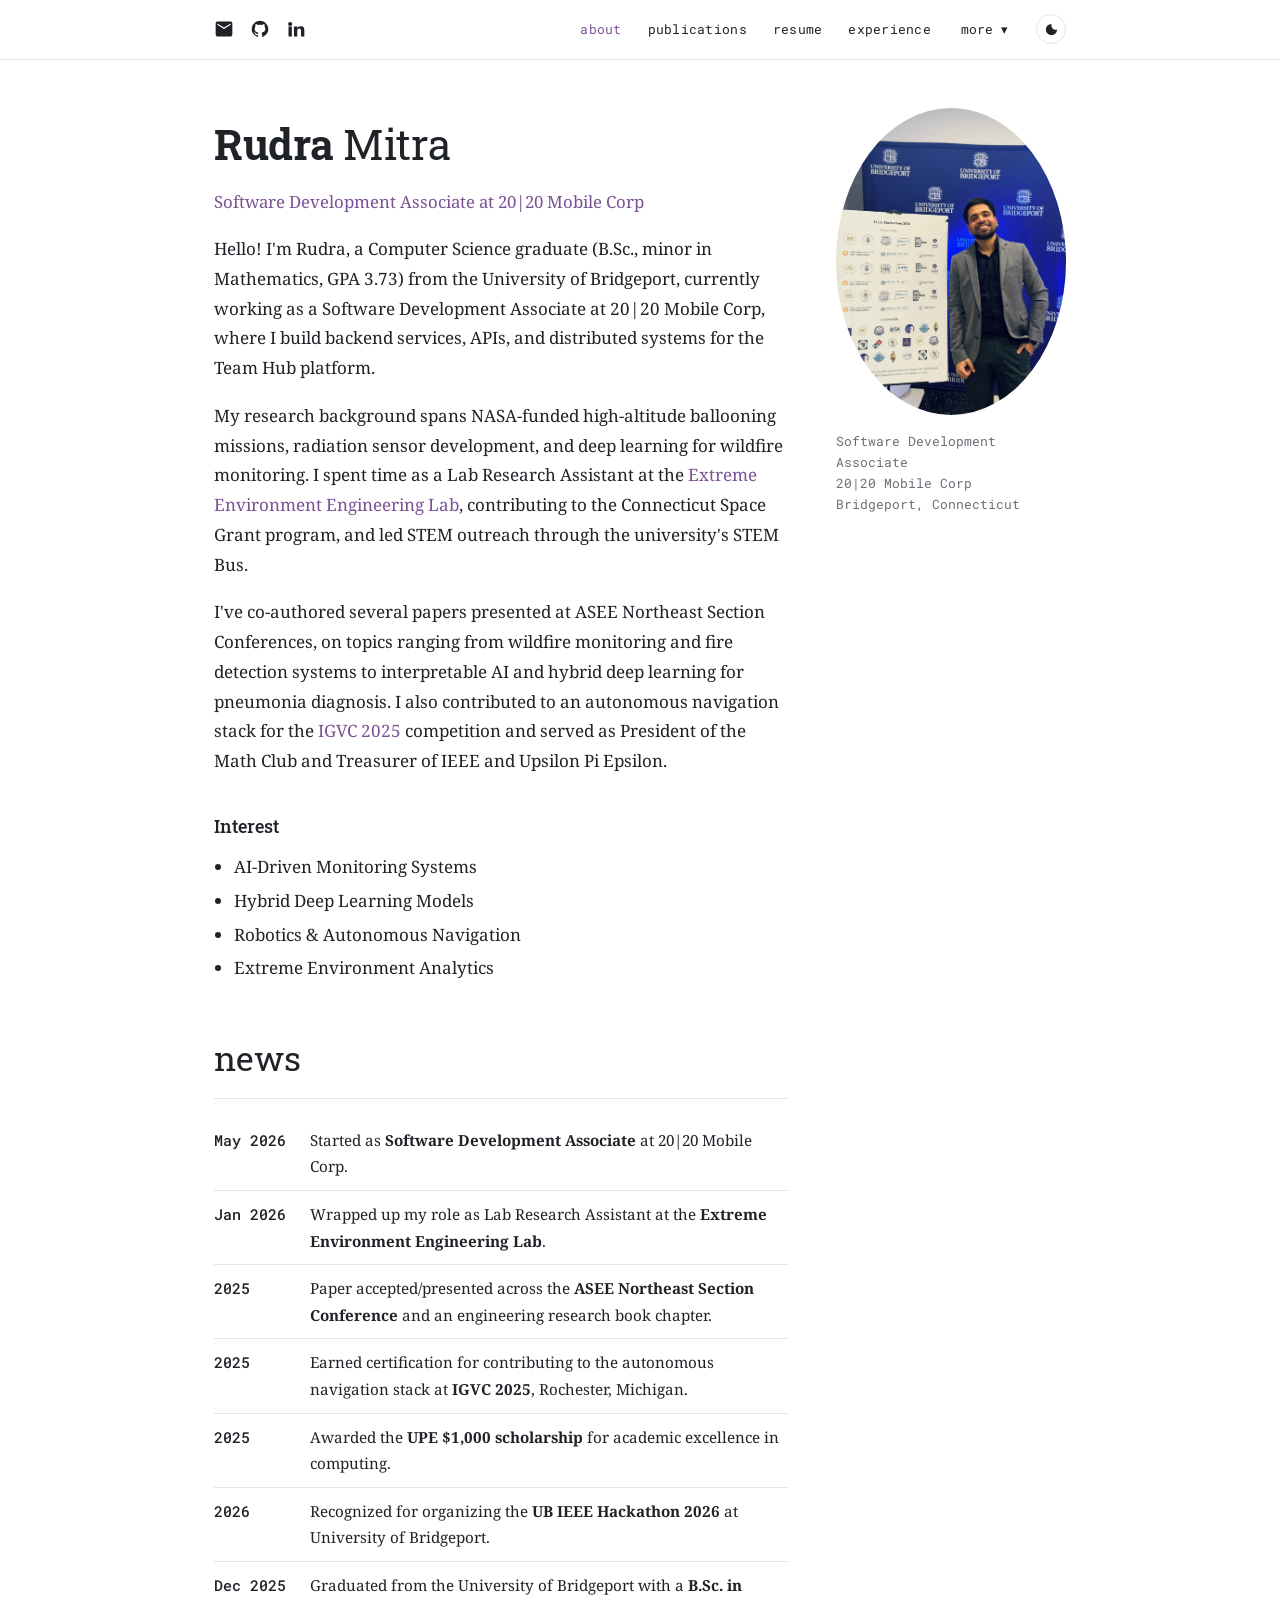
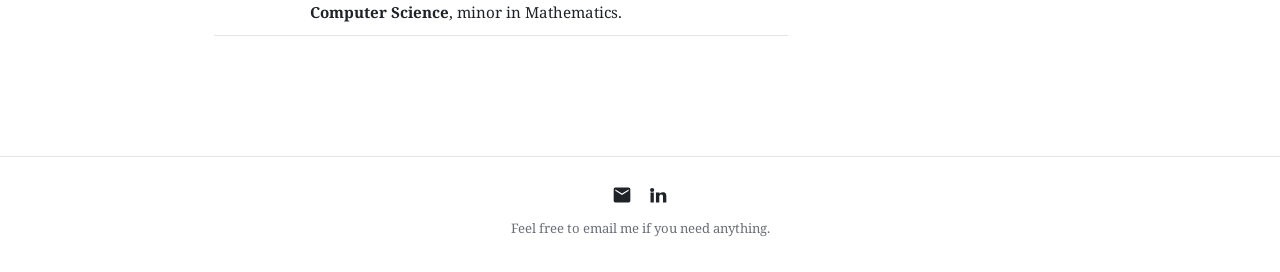
==== commit 7495af63: "Updated full acedemic design" ====
--- a/index.html
+++ b/index.html
@@ -25,7 +25,7 @@
     <nav class="mainnav">
       <a href="index.html" class="current">about</a>
       <a href="publications.html">publications</a>
-      <a href="Resum__Rudra_Mitra__7_9_2026.pdf">resume</a>
+      <a href="Resume(Rudra Mitra).pdf">resume</a>
       <a href="experience.html">experience</a>
       <div class="submenu-wrap">
         <button class="submenu-toggle" onclick="toggleSubmenu(event)">more ▾</button>
@@ -68,7 +68,7 @@
       <table class="news">
         <tr><td class="date">May 2026</td><td>Started as <strong>Software Development Associate</strong> at 20|20 Mobile Corp.</td></tr>
         <tr><td class="date">Jan 2026</td><td>Wrapped up my role as Lab Research Assistant at the <strong>Extreme Environment Engineering Lab</strong>.</td></tr>
-        <tr><td class="date">2025</td><td>Five papers accepted/presented across the <strong>ASEE Northeast Section Conference</strong> and an engineering research book chapter.</td></tr>
+        <tr><td class="date">2025</td><td>Paper accepted/presented across the <strong>ASEE Northeast Section Conference</strong> and an engineering research book chapter.</td></tr>
         <tr><td class="date">2025</td><td>Earned certification for contributing to the autonomous navigation stack at <strong>IGVC 2025</strong>, Rochester, Michigan.</td></tr>
         <tr><td class="date">2025</td><td>Awarded the <strong>UPE $1,000 scholarship</strong> for academic excellence in computing.</td></tr>
         <tr><td class="date">2026</td><td>Recognized for organizing the <strong>UB IEEE Hackathon 2026</strong> at University of Bridgeport.</td></tr>
